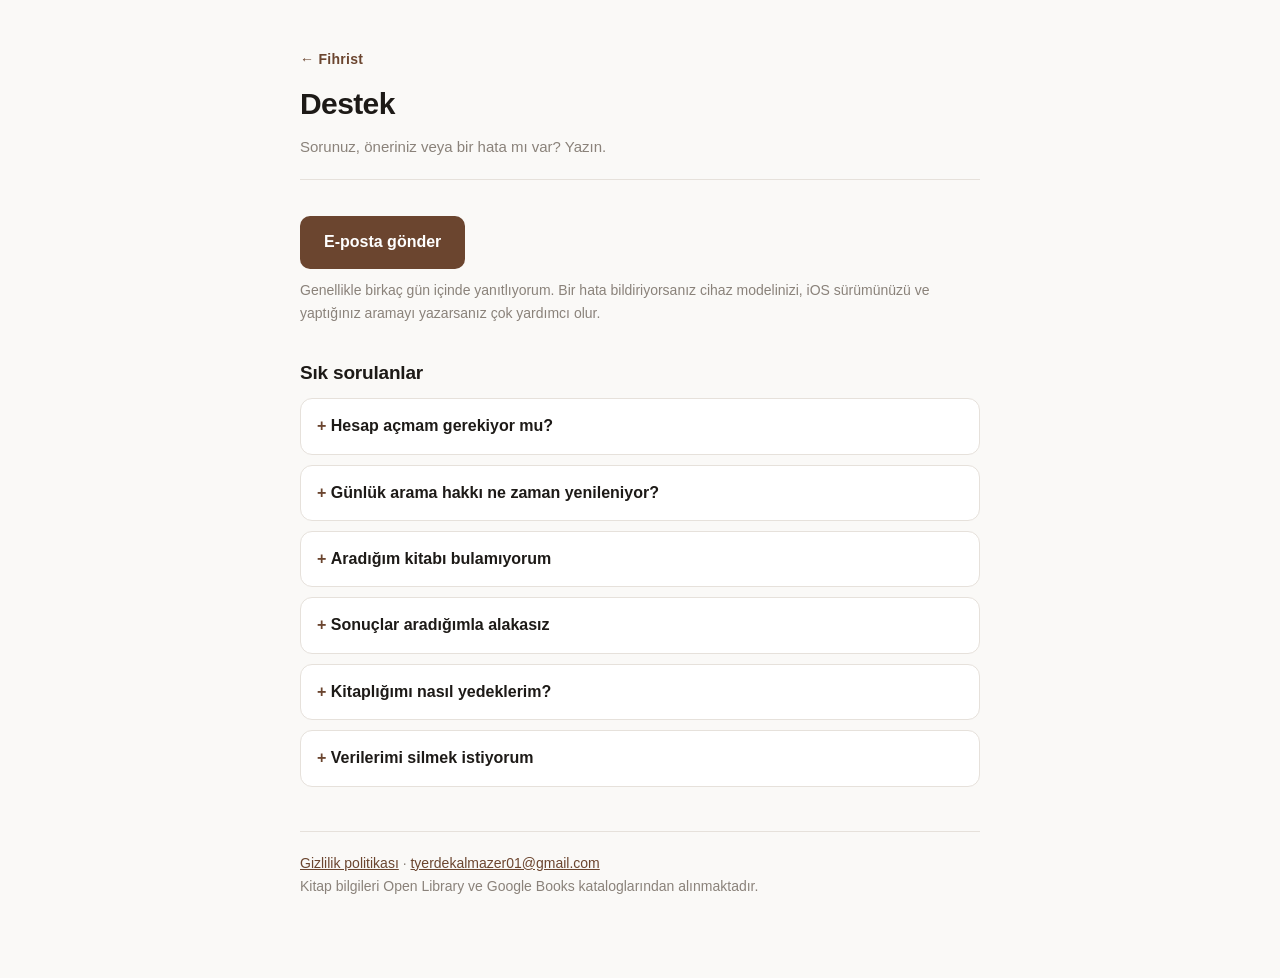
==== destek.html @ 10a93022 "Fihrist tanıtım sitesi, gizlilik ve destek sayfaları" ====
<!DOCTYPE html>
<html lang="tr">
<head>
<meta charset="utf-8">
<meta name="viewport" content="width=device-width, initial-scale=1">
<title>Destek — Fihrist</title>
<style>
  :root { --ink:#1d1a17; --soft:#57514b; --faint:#8a827a; --accent:#6b452f; --line:#e6e1db; --bg:#faf9f7; --card:#ffffff; }
  @media (prefers-color-scheme: dark) {
    :root { --ink:#f2efec; --soft:#c3bcb5; --faint:#8f8880; --accent:#c89b7b; --line:#332e29; --bg:#17140f; --card:#1f1b16; }
  }
  * { box-sizing: border-box; }
  body { margin:0; padding:48px 20px 80px; background:var(--bg); color:var(--ink);
         font:16px/1.65 -apple-system,BlinkMacSystemFont,"Segoe UI",Roboto,Helvetica,Arial,sans-serif; }
  main { max-width:680px; margin:0 auto; }
  header { border-bottom:1px solid var(--line); padding-bottom:20px; margin-bottom:28px; }
  .brand { font-size:14px; font-weight:600; color:var(--accent); letter-spacing:.02em; }
  h1 { font-size:30px; margin:8px 0 6px; letter-spacing:-.02em; }
  .sub { color:var(--faint); font-size:15px; }
  h2 { font-size:19px; margin:32px 0 10px; letter-spacing:-.01em; }
  p, li { color:var(--soft); }
  details { background:var(--card); border:1px solid var(--line); border-radius:12px;
            padding:14px 16px; margin:10px 0; }
  summary { cursor:pointer; font-weight:600; color:var(--ink); list-style:none; }
  summary::-webkit-details-marker { display:none; }
  summary::before { content:"+ "; color:var(--accent); font-weight:700; }
  details[open] summary::before { content:"– "; }
  details p { margin:10px 0 2px; }
  .cta { display:inline-block; background:var(--accent); color:#fff; text-decoration:none;
         padding:13px 24px; border-radius:10px; font-weight:600; margin-top:8px; }
  a { color:var(--accent); }
  footer { margin-top:44px; padding-top:20px; border-top:1px solid var(--line);
           font-size:14px; color:var(--faint); }
</style>
</head>
<body>
<main>
  <header>
    <div class="brand"><a href="index.html" style="color:inherit;text-decoration:none;">← Fihrist</a></div>
    <h1>Destek</h1>
    <div class="sub">Sorunuz, öneriniz veya bir hata mı var? Yazın.</div>
  </header>

  <a class="cta" href="mailto:tyerdekalmazer01@gmail.com?subject=Fihrist%20destek">
    E-posta gönder
  </a>
  <p style="font-size:14px;color:var(--faint);margin-top:10px;">
    Genellikle birkaç gün içinde yanıtlıyorum. Bir hata bildiriyorsanız
    cihaz modelinizi, iOS sürümünüzü ve yaptığınız aramayı yazarsanız çok yardımcı olur.
  </p>

  <h2>Sık sorulanlar</h2>

  <details>
    <summary>Hesap açmam gerekiyor mu?</summary>
    <p>Hayır. Fihrist hesapsız kullanılabilir; günde 5 arama hakkınız olur.
    Ücretsiz hesap açarsanız bu hak 50'ye çıkar. Kitaplığınız her iki durumda da
    yalnızca cihazınızda saklanır.</p>
  </details>

  <details>
    <summary>Günlük arama hakkı ne zaman yenileniyor?</summary>
    <p>Her gün UTC saatiyle gece yarısı sıfırlanır. Bir "arama", yazdığınız
    cümlenin tamamı için yapılan taramadır — arka planda onlarca katalog sorgusu
    çalışsa bile hakkınızdan yalnızca bir tane düşer. Keşfet ekranında
    kategorilere göz atmak hakkınızı harcamaz.</p>
  </details>

  <details>
    <summary>Aradığım kitabı bulamıyorum</summary>
    <p>Fihrist, Open Library ve Google Books kataloglarını tarar. Özellikle yerel
    yayınevlerinin bazı Türkçe baskıları bu kataloglarda eksik olabiliyor.
    Kitabın özgün adıyla ya da yazar adıyla aramayı deneyin. Bulamadığınız
    kitapları bana yazarsanız aramayı iyileştirmeme yardımcı olursunuz.</p>
  </details>

  <details>
    <summary>Sonuçlar aradığımla alakasız</summary>
    <p>Her sonucun altında neden geldiğini gösteren rozetler var ("Tema: …",
    "Bu yazarın eseri", "Başlıkta geçiyor"). Sonuç listesinin üstündeki
    "Anladığım" satırı da sorgunuzu nasıl yorumladığımı gösterir. Yanlış
    yorumlanan bir arama görürseniz sorgunuzu ve beklediğiniz sonucu bana
    gönderin — sözlüğe ekleyerek düzeltebiliyorum.</p>
  </details>

  <details>
    <summary>Kitaplığımı nasıl yedeklerim?</summary>
    <p>Ayarlar → Kitaplığı dışa aktar. Kitaplığınız okunabilir bir JSON dosyası
    olarak kaydedilir. Uygulamayı silerseniz kitaplığınız da silinir, bu yüzden
    önemli notlarınız varsa dışa aktarmanızı öneririm.</p>
  </details>

  <details>
    <summary>Verilerimi silmek istiyorum</summary>
    <p>Cihazınızdaki kitaplık için: Ayarlar → Kitaplığı temizle. Hesabınızın
    tamamen silinmesi için bana e-posta gönderin; talebiniz en geç 30 gün içinde
    yerine getirilir. Ayrıntılar
    <a href="gizlilik.html">gizlilik politikasında</a>.</p>
  </details>

  <footer>
    <a href="gizlilik.html">Gizlilik politikası</a> ·
    <a href="mailto:tyerdekalmazer01@gmail.com">tyerdekalmazer01@gmail.com</a><br>
    Kitap bilgileri Open Library ve Google Books kataloglarından alınmaktadır.
  </footer>
</main>
</body>
</html>
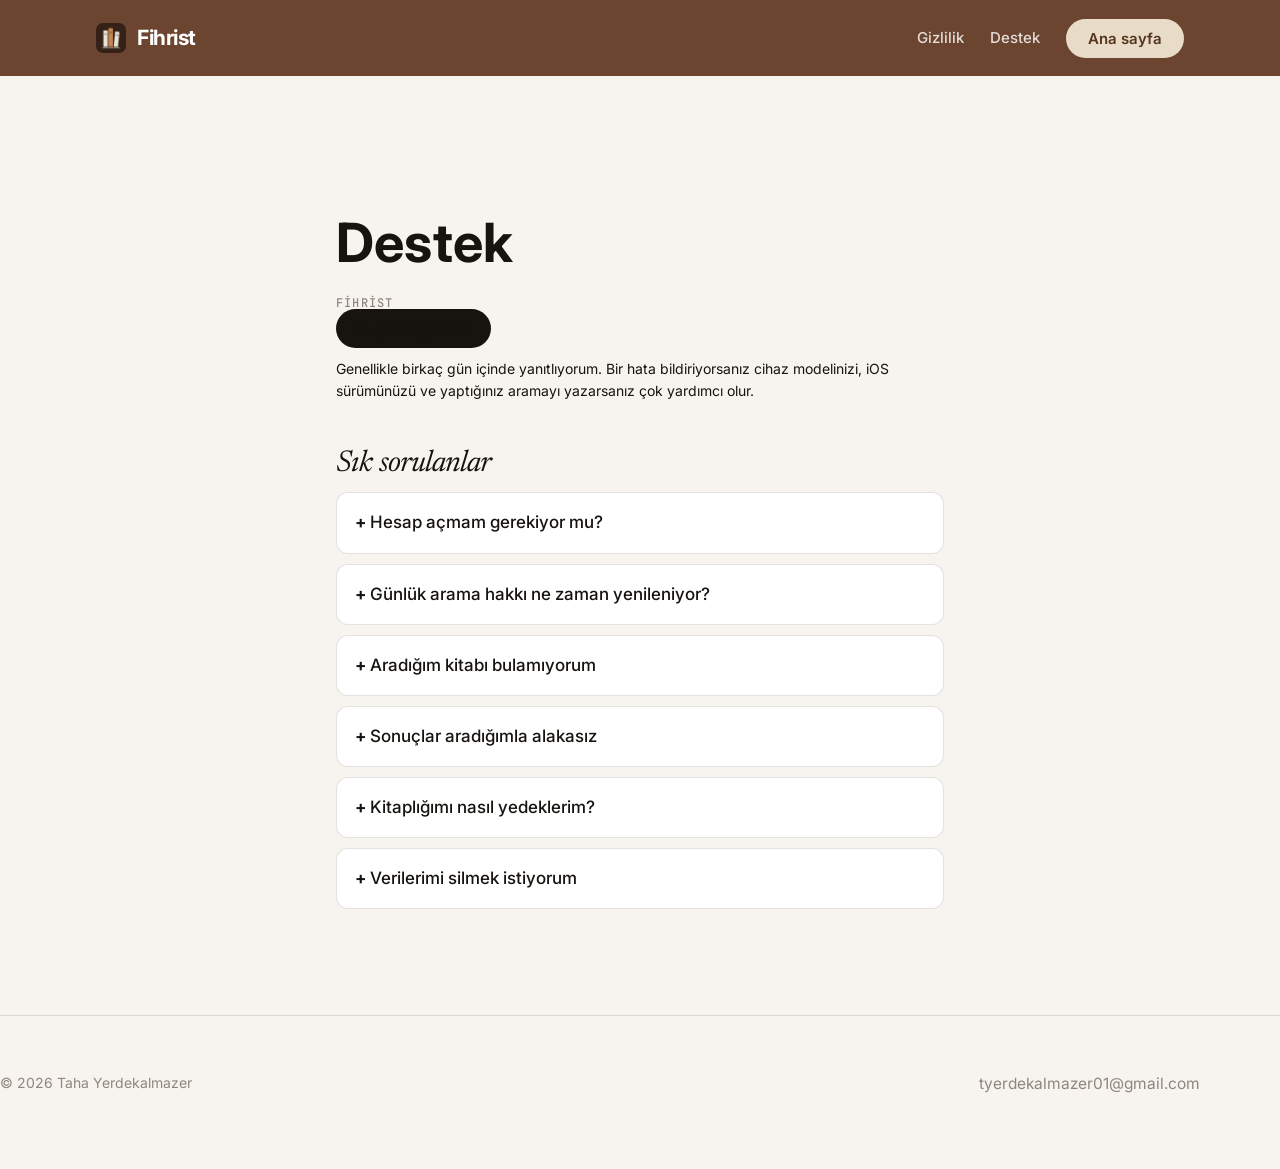
==== commit d0f1ea7d: "Tanıtım sitesi yeniden tasarlandı: doygun kahve zemin, dev tipografi, gerçek kitap kapağı kolajı - P" ====
--- a/destek.html
+++ b/destek.html
@@ -4,44 +4,49 @@
 <meta charset="utf-8">
 <meta name="viewport" content="width=device-width, initial-scale=1">
 <title>Destek — Fihrist</title>
+<link rel="icon" href="gorseller/ikon.png">
+<meta name="theme-color" content="#6b452f">
+<link rel="preconnect" href="https://fonts.googleapis.com">
+<link rel="preconnect" href="https://fonts.gstatic.com" crossorigin>
+<link href="https://fonts.googleapis.com/css2?family=Inter:wght@400;500;600&family=Newsreader:ital,opsz,wght@1,6..72,400&family=JetBrains+Mono:wght@500&display=swap" rel="stylesheet">
+<link rel="stylesheet" href="css/style.css">
 <style>
-  :root { --ink:#1d1a17; --soft:#57514b; --faint:#8a827a; --accent:#6b452f; --line:#e6e1db; --bg:#faf9f7; --card:#ffffff; }
-  @media (prefers-color-scheme: dark) {
-    :root { --ink:#f2efec; --soft:#c3bcb5; --faint:#8f8880; --accent:#c89b7b; --line:#332e29; --bg:#17140f; --card:#1f1b16; }
-  }
-  * { box-sizing: border-box; }
-  body { margin:0; padding:48px 20px 80px; background:var(--bg); color:var(--ink);
-         font:16px/1.65 -apple-system,BlinkMacSystemFont,"Segoe UI",Roboto,Helvetica,Arial,sans-serif; }
-  main { max-width:680px; margin:0 auto; }
-  header { border-bottom:1px solid var(--line); padding-bottom:20px; margin-bottom:28px; }
-  .brand { font-size:14px; font-weight:600; color:var(--accent); letter-spacing:.02em; }
-  h1 { font-size:30px; margin:8px 0 6px; letter-spacing:-.02em; }
-  .sub { color:var(--faint); font-size:15px; }
-  h2 { font-size:19px; margin:32px 0 10px; letter-spacing:-.01em; }
-  p, li { color:var(--soft); }
-  details { background:var(--card); border:1px solid var(--line); border-radius:12px;
-            padding:14px 16px; margin:10px 0; }
-  summary { cursor:pointer; font-weight:600; color:var(--ink); list-style:none; }
-  summary::-webkit-details-marker { display:none; }
-  summary::before { content:"+ "; color:var(--accent); font-weight:700; }
-  details[open] summary::before { content:"– "; }
-  details p { margin:10px 0 2px; }
-  .cta { display:inline-block; background:var(--accent); color:#fff; text-decoration:none;
-         padding:13px 24px; border-radius:10px; font-weight:600; margin-top:8px; }
-  a { color:var(--accent); }
-  footer { margin-top:44px; padding-top:20px; border-top:1px solid var(--line);
-           font-size:14px; color:var(--faint); }
+  .doc { max-width: 720px; padding-top: clamp(48px,8vw,88px); padding-bottom: 96px; }
+  .doc h1 { font-size: clamp(34px,5vw,54px); max-width: none; margin-bottom: 10px; }
+  .doc .date { color: var(--ink-faint); font: 500 12px/1 var(--mono); letter-spacing: .1em; }
+  .doc h2 { font: 400 clamp(22px,2.6vw,30px)/1.2 var(--serif); font-style: italic;
+             letter-spacing:-.02em; margin: 44px 0 10px; }
+  .doc p, .doc li { color: var(--ink-dim); }
+  .doc ul { padding-left: 20px; } .doc li { margin: 7px 0; }
+  .doc a { color: var(--accent); }
+  .doc .lead { font-size: 19px; color: var(--ink); }
+  .doc .box { border:1px solid var(--line); border-radius:12px; padding:20px 22px;
+               background: #fff; margin: 22px 0; }
+  .doc details { border:1px solid var(--line); border-radius:12px; padding:16px 18px;
+                  background: #fff; margin: 10px 0; }
+  .doc summary { cursor:pointer; color: var(--ink); font-weight:500; list-style:none; }
+  .doc summary::-webkit-details-marker { display:none; }
+  .doc summary::before { content:"+ "; color: var(--accent); font-weight:700; }
+  .doc details[open] summary::before { content:"– "; }
 </style>
 </head>
 <body>
-<main>
-  <header>
-    <div class="brand"><a href="index.html" style="color:inherit;text-decoration:none;">← Fihrist</a></div>
-    <h1>Destek</h1>
-    <div class="sub">Sorunuz, öneriniz veya bir hata mı var? Yazın.</div>
-  </header>
 
-  <a class="cta" href="mailto:tyerdekalmazer01@gmail.com?subject=Fihrist%20destek">
+
+<header class="nav" style="background:var(--brand)">
+  <div class="wrap">
+    <a class="brand" href="index.html"><img src="gorseller/ikon.png" alt=""><b>Fihrist</b></a>
+    <div class="grow"></div>
+    <a class="tab" href="gizlilik.html">Gizlilik</a>
+    <a class="tab" href="destek.html">Destek</a>
+    <a class="btn pale" href="index.html">Ana sayfa</a>
+  </div>
+</header>
+
+<main class="wrap doc">
+<h1>Destek</h1>
+<div class="date">FİHRİST</div>
+<a class="btn solid" href="mailto:tyerdekalmazer01@gmail.com">
     E-posta gönder
   </a>
   <p style="font-size:14px;color:var(--faint);margin-top:10px;">
@@ -97,12 +102,13 @@
     yerine getirilir. Ayrıntılar
     <a href="gizlilik.html">gizlilik politikasında</a>.</p>
   </details>
+</main>
 
-  <footer>
-    <a href="gizlilik.html">Gizlilik politikası</a> ·
-    <a href="mailto:tyerdekalmazer01@gmail.com">tyerdekalmazer01@gmail.com</a><br>
-    Kitap bilgileri Open Library ve Google Books kataloglarından alınmaktadır.
-  </footer>
-</main>
+<footer>
+  <div class="wrap colofon" style="margin:0;border:0;padding:0">
+    <span>© 2026 Taha Yerdekalmazer</span>
+    <span><a href="mailto:tyerdekalmazer01@gmail.com" style="color:var(--accent);text-decoration:none">tyerdekalmazer01@gmail.com</a></span>
+  </div>
+</footer>
 </body>
 </html>
--- a/css/style.css
+++ b/css/style.css
@@ -0,0 +1,227 @@
+/* Fihrist — tanıtım sitesi
+   Doygun kahve zemin, dev tipografi, arkada kitap kapağı kolajı.
+   Gradyan yok: derinlik opaklık ve katman farkıyla kuruluyor. */
+
+:root {
+  --brand:    #6b452f;   /* marka kahvesi — hero zemini */
+  --brand-dp: #55351f;   /* koyu ton */
+  --brand-lt: #8a5c3f;   /* açık ton */
+  --bone:     #f7f4f0;   /* kemik — açık bölüm zemini */
+  --ink:      #17130f;   /* mürekkep — açık zeminde metin */
+  --ink-dim:  #5f574f;
+  --ink-faint:#8f867d;
+  --lime:     #e8dcc8;   /* ikincil vurgu (buton) */
+  --line:     rgba(23,19,15,.12);
+
+  --sans: "Inter", -apple-system, BlinkMacSystemFont, "Segoe UI", Roboto, sans-serif;
+  --serif:"Newsreader", ui-serif, Georgia, serif;
+  --mono: "JetBrains Mono", ui-monospace, SFMono-Regular, Menlo, monospace;
+
+  --ease: cubic-bezier(0.16, 1, 0.3, 1);
+  --gut: clamp(20px, 5vw, 56px);
+}
+
+* { box-sizing: border-box; }
+html { scroll-behavior: smooth; -webkit-text-size-adjust: 100%; }
+
+body {
+  margin: 0; background: var(--bone); color: var(--ink);
+  font: 400 17px/1.6 var(--sans);
+  -webkit-font-smoothing: antialiased; overflow-x: hidden;
+}
+a { color: inherit; }
+::selection { background: var(--ink); color: var(--bone); }
+:focus-visible { outline: 3px solid var(--ink); outline-offset: 3px; border-radius: 4px; }
+
+.wrap { max-width: 1200px; margin: 0 auto; padding: 0 var(--gut); }
+.mono { font: 500 11.5px/1 var(--mono); letter-spacing: .16em; text-transform: uppercase; }
+
+/* ─── Duyuru şeridi ────────────────────────────────────────────────── */
+.strip {
+  background: var(--brand-dp); color: #f0e4d8;
+  text-align: center; padding: 11px 20px; font-size: 14px;
+}
+.strip b { font-weight: 600; color: #fff; }
+.strip a { color: #fff; text-decoration: none; border-bottom: 1px solid rgba(255,255,255,.4); }
+
+/* ─── Gezinme (hero üstünde, saydam) ──────────────────────────────── */
+.nav { position: relative; z-index: 3; }
+.nav .wrap { display: flex; align-items: center; gap: 26px; height: 76px; }
+.brand { display: flex; align-items: center; gap: 11px; text-decoration: none; color: #fff; }
+.brand img { width: 30px; height: 30px; border-radius: 7px; }
+.brand b { font-size: 21px; font-weight: 700; letter-spacing: -.02em; }
+.nav .grow { flex: 1; }
+.nav a.tab {
+  color: rgba(255,255,255,.82); text-decoration: none; font-size: 15px; font-weight: 500;
+  transition: color .2s var(--ease);
+}
+.nav a.tab:hover { color: #fff; }
+
+.btn {
+  display: inline-flex; align-items: center; gap: 8px;
+  padding: 12px 22px; border-radius: 999px;
+  font: 600 15px/1 var(--sans); text-decoration: none;
+  background: var(--ink); color: var(--bone); border: 0; cursor: pointer;
+  transition: transform .2s var(--ease), background .2s var(--ease);
+}
+.btn:hover { transform: translateY(-2px); }
+.btn.pale { background: var(--lime); color: var(--brand-dp); }
+.btn.ghost { background: rgba(255,255,255,.13); color: #fff; }
+.btn.ghost:hover { background: rgba(255,255,255,.22); }
+.btn.dark { background: var(--ink); color: var(--bone); }
+
+/* ─── HERO: doygun zemin + kapak kolajı ───────────────────────────── */
+.hero {
+  position: relative; overflow: hidden;
+  background: var(--brand); color: #fff;
+  padding-bottom: clamp(60px, 9vw, 120px);
+}
+
+/* arkadaki kapaklar — Pitch'in slayt kolajının kitap karşılığı.
+   Gerçek kapaklar; zemin rengiyle kaynaşsın diye opaklık düşük tutuluyor. */
+.collage { position: absolute; inset: 0; pointer-events: none; z-index: 0; }
+.bk {
+  position: absolute; border-radius: 5px; display: block;
+  aspect-ratio: 2 / 3; object-fit: cover;
+  box-shadow: 0 22px 54px rgba(0,0,0,.30);
+  opacity: .30; filter: saturate(.72) contrast(.94);
+}
+
+.hero .wrap.stage { position: relative; z-index: 2; }
+
+.hero h1 {
+  margin: clamp(26px, 4vw, 52px) 0 0;
+  /* "Ne okuyacağını" tek satıra sığmalı: 11.5vw'de sarma bozuluyordu. */
+  font-size: clamp(40px, 8.4vw, 124px);
+  line-height: .92; letter-spacing: -.045em; font-weight: 700;
+  text-align: center; max-width: 14ch; margin-left: auto; margin-right: auto;
+}
+.hero h1 .thin { font-weight: 400; color: rgba(255,255,255,.62); }
+
+/* merkezî arama kutusu — uygulamadaki kutunun birebir dili */
+.searchbar {
+  max-width: 720px; margin: clamp(30px, 4.4vw, 52px) auto 0;
+  background: #fff; border-radius: 16px; padding: 20px 22px;
+  box-shadow: 0 26px 70px rgba(0,0,0,.26);
+  display: grid; gap: 16px;
+}
+.searchbar .line { display: flex; align-items: center; gap: 12px; color: var(--ink); }
+.searchbar .line svg { flex: none; color: var(--brand); }
+.searchbar .q { font-size: clamp(16px, 1.8vw, 20px); color: var(--ink); }
+.searchbar .q .cursor {
+  display: inline-block; width: 2px; height: 1.1em; background: var(--brand);
+  vertical-align: -.16em; margin-left: 3px; animation: blink 1.1s steps(1) infinite;
+}
+@keyframes blink { 50% { opacity: 0 } }
+.searchbar .foot { display: flex; align-items: center; gap: 10px; flex-wrap: wrap; }
+.searchbar .tag {
+  font: 500 12px/1 var(--mono); padding: 7px 11px; border-radius: 999px;
+  background: rgba(107,69,47,.09); color: var(--brand);
+}
+.searchbar .go { margin-left: auto; }
+
+.hero .under {
+  text-align: center; margin: clamp(22px, 3vw, 34px) auto 0; max-width: 46ch;
+  color: rgba(255,255,255,.78); font-size: clamp(15px, 1.5vw, 18px);
+}
+
+/* ─── Açık bölümler ───────────────────────────────────────────────── */
+section { padding: clamp(72px, 10vw, 128px) 0; }
+.head { max-width: 62ch; margin-bottom: clamp(34px, 4.6vw, 54px); }
+.head .mono { color: var(--ink-faint); }
+h2 {
+  /* Başlık kendi genişliğini alır; kapsayıcıyı daraltmak kelimeleri
+     tek tek alt alta düşürüyordu. */
+  margin: 14px 0 0; max-width: 15ch;
+  font-size: clamp(34px, 5.6vw, 68px);
+  line-height: 1.02; letter-spacing: -.04em; font-weight: 700;
+}
+.head p { margin: 16px 0 0; max-width: 46ch; color: var(--ink-dim); font-size: 18px; }
+
+/* özellik blokları — renkli kartlar */
+.blocks { display: grid; grid-template-columns: repeat(3, 1fr); gap: 16px; }
+.block {
+  border-radius: 20px; padding: 30px; min-height: 300px;
+  display: flex; flex-direction: column; justify-content: space-between;
+  transition: transform .35s var(--ease);
+}
+.block:hover { transform: translateY(-6px); }
+.block h3 { margin: 0 0 10px; font-size: 23px; letter-spacing: -.02em; font-weight: 700; }
+.block p { margin: 0; font-size: 15.5px; opacity: .82; }
+.block.b1 { background: var(--brand); color: #fff; }
+.block.b2 { background: var(--ink); color: var(--bone); }
+.block.b3 { background: var(--lime); color: var(--brand-dp); }
+
+.demo { display: grid; gap: 8px; margin-bottom: 26px; }
+.demo .r { display: flex; align-items: center; gap: 10px; font: 500 12.5px/1 var(--mono); }
+.demo .r .a { opacity: .55; }
+.demo .r .b { font-weight: 600; }
+.demo .pill {
+  display: inline-block; font: 500 12px/1 var(--mono);
+  padding: 8px 12px; border-radius: 999px;
+  background: rgba(255,255,255,.16);
+}
+.block.b3 .demo .pill { background: rgba(85,53,31,.12); }
+
+/* rakam şeridi */
+.numbers { display: grid; grid-template-columns: repeat(3,1fr); gap: 0;
+           border-top: 1px solid var(--line); }
+.num { padding: 34px 0; border-bottom: 1px solid var(--line); }
+.num + .num { border-left: 1px solid var(--line); padding-left: 30px; }
+.num b { display: block; font-size: clamp(42px, 6vw, 76px); font-weight: 700;
+         letter-spacing: -.045em; line-height: 1; }
+.num p { margin: 12px 0 0; color: var(--ink-dim); font-size: 15.5px; max-width: 26ch; }
+
+/* ekran görüntüleri */
+.shots { display: grid; grid-template-columns: repeat(3,1fr); gap: clamp(16px,2.4vw,28px); }
+.shots figure { margin: 0; }
+.shots img {
+  width: 100%; display: block; border-radius: 20px;
+  border: 1px solid var(--line); background: #fff;
+  transition: transform .45s var(--ease);
+}
+.shots figure:hover img { transform: translateY(-8px); }
+.shots figcaption { margin-top: 16px; font-size: 15.5px; color: var(--ink-dim); }
+.shots figcaption b { display: block; color: var(--ink); font-weight: 600; margin-bottom: 4px; }
+
+/* kapanış */
+.finale { background: var(--brand); color: #fff; border-radius: 28px;
+          padding: clamp(46px, 7vw, 96px) clamp(26px, 5vw, 72px); text-align: center; }
+.finale h2 { font-size: clamp(32px, 5.6vw, 74px); max-width: 20ch; margin-inline: auto; }
+.finale p { margin: 20px auto 30px; max-width: 44ch; color: rgba(255,255,255,.8); }
+.finale .row { display: flex; gap: 12px; justify-content: center; flex-wrap: wrap; }
+
+/* footer */
+footer { padding: 56px 0 72px; border-top: 1px solid var(--line); }
+.fgrid { display: grid; grid-template-columns: 2fr 1fr 1fr; gap: 32px; }
+footer h4 { margin: 0 0 14px; font: 500 11.5px/1 var(--mono); letter-spacing: .16em;
+            text-transform: uppercase; color: var(--ink-faint); }
+footer ul { list-style: none; margin: 0; padding: 0; display: grid; gap: 10px; }
+footer a { color: var(--ink-dim); text-decoration: none; font-size: 15.5px; }
+footer a:hover { color: var(--ink); }
+.footbrand { display: flex; align-items: center; gap: 10px; margin-bottom: 12px; }
+.footbrand img { width: 28px; height: 28px; border-radius: 7px; }
+.footbrand b { font-size: 19px; font-weight: 700; letter-spacing: -.02em; }
+.colofon { margin-top: 40px; padding-top: 22px; border-top: 1px solid var(--line);
+           display: flex; justify-content: space-between; gap: 16px; flex-wrap: wrap;
+           color: var(--ink-faint); font-size: 14px; }
+
+/* reveal */
+[data-reveal] { opacity: 0; transform: translateY(22px);
+                transition: opacity .7s var(--ease), transform .7s var(--ease); }
+[data-reveal].seen { opacity: 1; transform: none; }
+
+@media (max-width: 900px) {
+  .blocks, .shots, .fgrid { grid-template-columns: 1fr; }
+  .numbers { grid-template-columns: 1fr; }
+  .num + .num { border-left: 0; padding-left: 0; }
+  .nav a.tab { display: none; }
+  .bk { display: none; }
+  .bk.keep { display: grid; }
+}
+
+@media (prefers-reduced-motion: reduce) {
+  html { scroll-behavior: auto; }
+  *, *::before, *::after { animation: none !important; transition: none !important; }
+  [data-reveal] { opacity: 1; transform: none; }
+}
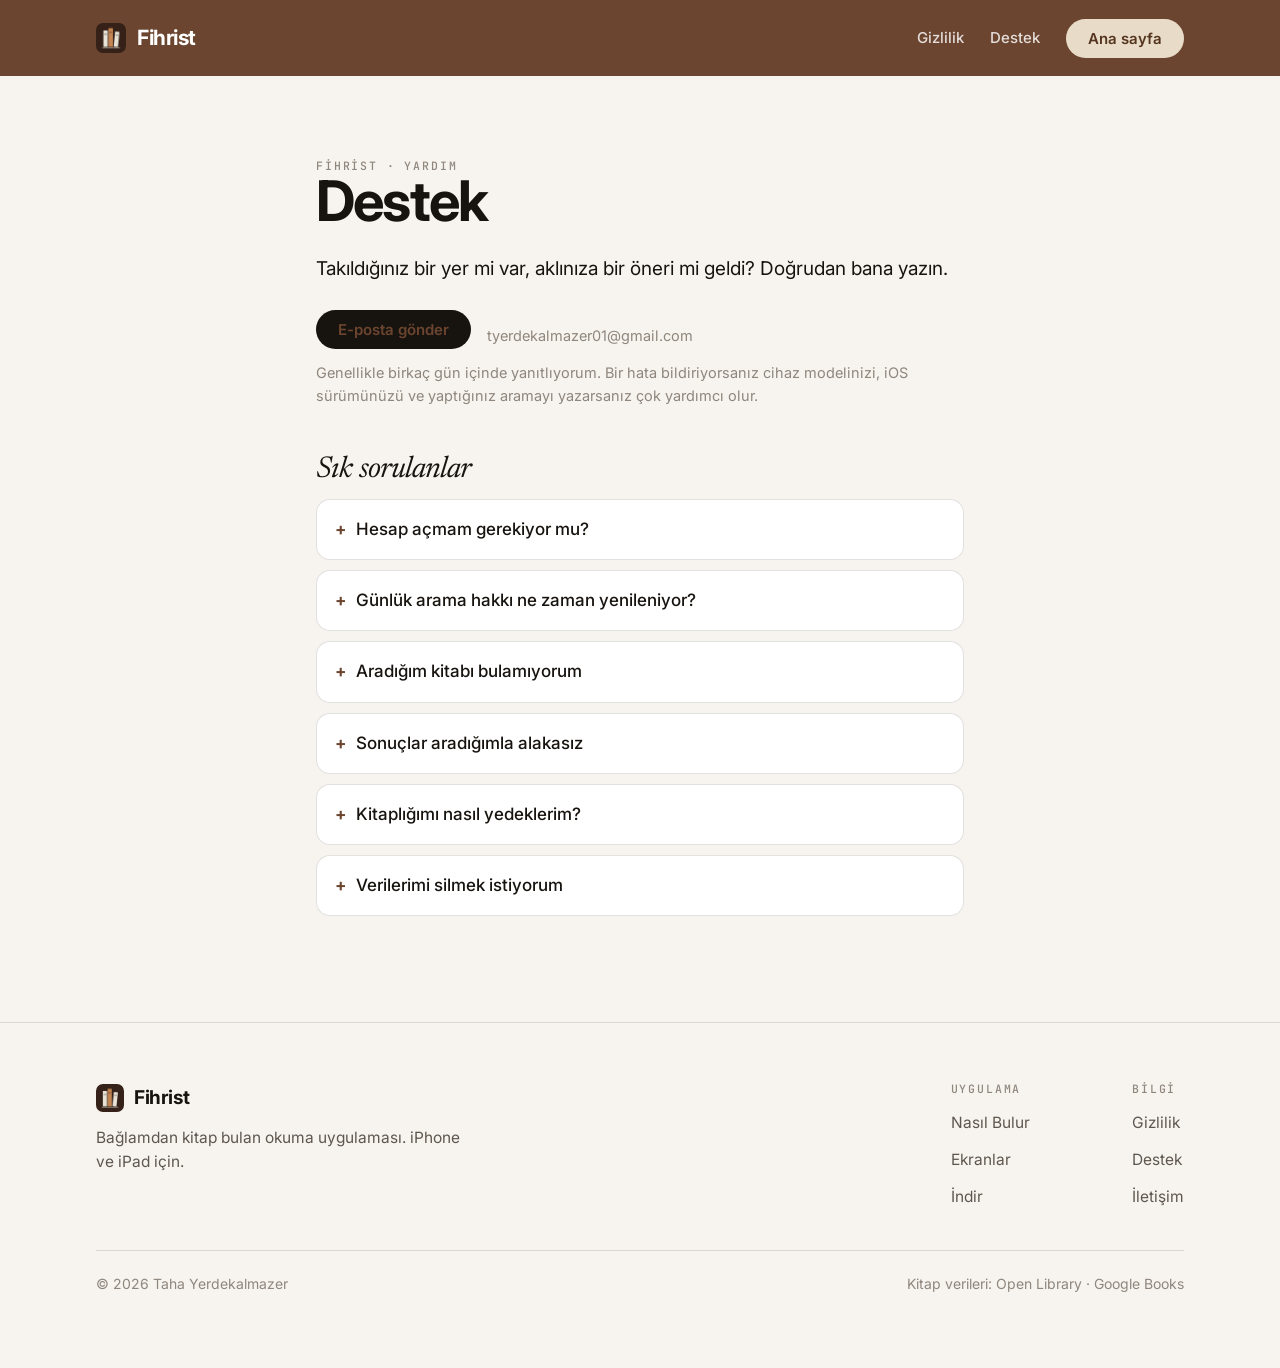
==== commit e5b102a1: "Site metinleri fayda odaklı yeniden yazıldı, ekran görüntüleri kaldırıldı - Hero, "Nasıl Bulur", rak" ====
--- a/destek.html
+++ b/destek.html
@@ -10,25 +10,6 @@
 <link rel="preconnect" href="https://fonts.gstatic.com" crossorigin>
 <link href="https://fonts.googleapis.com/css2?family=Inter:wght@400;500;600&family=Newsreader:ital,opsz,wght@1,6..72,400&family=JetBrains+Mono:wght@500&display=swap" rel="stylesheet">
 <link rel="stylesheet" href="css/style.css">
-<style>
-  .doc { max-width: 720px; padding-top: clamp(48px,8vw,88px); padding-bottom: 96px; }
-  .doc h1 { font-size: clamp(34px,5vw,54px); max-width: none; margin-bottom: 10px; }
-  .doc .date { color: var(--ink-faint); font: 500 12px/1 var(--mono); letter-spacing: .1em; }
-  .doc h2 { font: 400 clamp(22px,2.6vw,30px)/1.2 var(--serif); font-style: italic;
-             letter-spacing:-.02em; margin: 44px 0 10px; }
-  .doc p, .doc li { color: var(--ink-dim); }
-  .doc ul { padding-left: 20px; } .doc li { margin: 7px 0; }
-  .doc a { color: var(--accent); }
-  .doc .lead { font-size: 19px; color: var(--ink); }
-  .doc .box { border:1px solid var(--line); border-radius:12px; padding:20px 22px;
-               background: #fff; margin: 22px 0; }
-  .doc details { border:1px solid var(--line); border-radius:12px; padding:16px 18px;
-                  background: #fff; margin: 10px 0; }
-  .doc summary { cursor:pointer; color: var(--ink); font-weight:500; list-style:none; }
-  .doc summary::-webkit-details-marker { display:none; }
-  .doc summary::before { content:"+ "; color: var(--accent); font-weight:700; }
-  .doc details[open] summary::before { content:"– "; }
-</style>
 </head>
 <body>
 
@@ -44,14 +25,19 @@
 </header>
 
 <main class="wrap doc">
-<h1>Destek</h1>
-<div class="date">FİHRİST</div>
-<a class="btn solid" href="mailto:tyerdekalmazer01@gmail.com">
-    E-posta gönder
-  </a>
-  <p style="font-size:14px;color:var(--faint);margin-top:10px;">
+  <div class="date">Fihrist · yardım</div>
+  <h1>Destek</h1>
+  <p class="lead">Takıldığınız bir yer mi var, aklınıza bir öneri mi geldi?
+    Doğrudan bana yazın.</p>
+
+  <div class="cta">
+    <a class="btn" href="mailto:tyerdekalmazer01@gmail.com">E-posta gönder</a>
+    <span class="note">tyerdekalmazer01@gmail.com</span>
+  </div>
+  <p class="note">
     Genellikle birkaç gün içinde yanıtlıyorum. Bir hata bildiriyorsanız
-    cihaz modelinizi, iOS sürümünüzü ve yaptığınız aramayı yazarsanız çok yardımcı olur.
+    cihaz modelinizi, iOS sürümünüzü ve yaptığınız aramayı yazarsanız çok
+    yardımcı olur.
   </p>
 
   <h2>Sık sorulanlar</h2>
@@ -105,9 +91,35 @@
 </main>
 
 <footer>
-  <div class="wrap colofon" style="margin:0;border:0;padding:0">
-    <span>© 2026 Taha Yerdekalmazer</span>
-    <span><a href="mailto:tyerdekalmazer01@gmail.com" style="color:var(--accent);text-decoration:none">tyerdekalmazer01@gmail.com</a></span>
+  <div class="wrap">
+    <div class="fgrid">
+      <div class="fbrand">
+        <div class="footbrand"><img src="gorseller/ikon.png" alt=""><b>Fihrist</b></div>
+        <p>Bağlamdan kitap bulan okuma uygulaması. iPhone ve iPad için.</p>
+      </div>
+      <div class="flinks">
+        <div>
+          <h4>Uygulama</h4>
+          <ul>
+            <li><a href="index.html#nasil">Nasıl Bulur</a></li>
+            <li><a href="index.html#ekranlar">Ekranlar</a></li>
+            <li><a href="index.html#indir">İndir</a></li>
+          </ul>
+        </div>
+        <div>
+          <h4>Bilgi</h4>
+          <ul>
+            <li><a href="gizlilik.html">Gizlilik</a></li>
+            <li><a href="destek.html">Destek</a></li>
+            <li><a href="mailto:tyerdekalmazer01@gmail.com">İletişim</a></li>
+          </ul>
+        </div>
+      </div>
+    </div>
+    <div class="colofon">
+      <span>© 2026 Taha Yerdekalmazer</span>
+      <span>Kitap verileri: Open Library · Google Books</span>
+    </div>
   </div>
 </footer>
 </body>
--- a/css/style.css
+++ b/css/style.css
@@ -91,8 +91,9 @@
 
 .hero h1 {
   margin: clamp(26px, 4vw, 52px) 0 0;
-  /* "Ne okuyacağını" tek satıra sığmalı: 11.5vw'de sarma bozuluyordu. */
-  font-size: clamp(40px, 8.4vw, 124px);
+  /* Başlık üç satır: "Ne okuyacağını / arama. / Tarif et, bul."
+     Punto 124'te kalsa hero ekranı taşırıyordu. */
+  font-size: clamp(38px, 7.4vw, 104px);
   line-height: .92; letter-spacing: -.045em; font-weight: 700;
   text-align: center; max-width: 14ch; margin-left: auto; margin-right: auto;
 }
@@ -152,12 +153,11 @@
 .block.b2 { background: var(--ink); color: var(--bone); }
 .block.b3 { background: var(--lime); color: var(--brand-dp); }
 
-.demo { display: grid; gap: 8px; margin-bottom: 26px; }
-.demo .r { display: flex; align-items: center; gap: 10px; font: 500 12.5px/1 var(--mono); }
-.demo .r .a { opacity: .55; }
-.demo .r .b { font-weight: 600; }
+/* kart içi örnekler: etiket gibi yan yana aksın, tam genişlik şerit olmasın */
+.demo { display: flex; flex-wrap: wrap; align-content: flex-start; gap: 8px;
+        margin-bottom: 26px; }
 .demo .pill {
-  display: inline-block; font: 500 12px/1 var(--mono);
+  font: 500 12px/1.35 var(--mono);
   padding: 8px 12px; border-radius: 999px;
   background: rgba(255,255,255,.16);
 }
@@ -168,21 +168,62 @@
            border-top: 1px solid var(--line); }
 .num { padding: 34px 0; border-bottom: 1px solid var(--line); }
 .num + .num { border-left: 1px solid var(--line); padding-left: 30px; }
-.num b { display: block; font-size: clamp(42px, 6vw, 76px); font-weight: 700;
+/* rakamlar farklı puntoda olsa da alt satırlar aynı hizada başlasın diye
+   kutu yüksekliği sabit, içerik alta yaslı. */
+.num b { display: flex; align-items: flex-end; min-height: clamp(42px, 6vw, 76px);
+         font-size: clamp(42px, 6vw, 76px); font-weight: 700;
          letter-spacing: -.045em; line-height: 1; }
-.num p { margin: 12px 0 0; color: var(--ink-dim); font-size: 15.5px; max-width: 26ch; }
-
-/* ekran görüntüleri */
-.shots { display: grid; grid-template-columns: repeat(3,1fr); gap: clamp(16px,2.4vw,28px); }
-.shots figure { margin: 0; }
-.shots img {
-  width: 100%; display: block; border-radius: 20px;
-  border: 1px solid var(--line); background: #fff;
-  transition: transform .45s var(--ease);
-}
-.shots figure:hover img { transform: translateY(-8px); }
-.shots figcaption { margin-top: 16px; font-size: 15.5px; color: var(--ink-dim); }
-.shots figcaption b { display: block; color: var(--ink); font-weight: 600; margin-bottom: 4px; }
+/* rakam yerine kelime geldiğinde (ör. "Milyonlarca") sütuna sığsın */
+.num b.word { font-size: clamp(30px, 4.2vw, 52px); }
+.num p { margin: 12px 0 0; color: var(--ink); font-size: 15.5px; font-weight: 500;
+         max-width: 26ch; }
+.num p.sub { margin-top: 6px; color: var(--ink-dim); font-weight: 400; }
+
+/* ürün paneli — ekran görüntüsü yerine arayüzün kendi diliyle çizilmiş
+   sonuç listesi ve keşif ızgarası. Her ekranda net, metni seçilebilir. */
+.duo { display: grid; grid-template-columns: 1.06fr .94fr;
+       gap: clamp(16px, 2.2vw, 26px); align-items: start; }
+.panel { padding: clamp(22px, 2.4vw, 32px); border: 1px solid var(--line);
+         border-radius: 22px; background: var(--bone); }
+.panel .mono { color: var(--ink-faint); }
+.panel h3 { margin: 12px 0 22px; max-width: 30ch;
+            font-size: clamp(19px, 1.6vw, 22px); line-height: 1.25;
+            letter-spacing: -.02em; font-weight: 700; }
+.panel.wide { grid-column: 1 / -1; display: flex; flex-wrap: wrap;
+              align-items: center; justify-content: space-between; gap: 20px 32px; }
+.panel.wide h3 { margin: 12px 0 0; }
+
+/* arama paneli */
+.qbar { display: flex; align-items: center; gap: 11px;
+        padding: 13px 15px; border: 1px solid var(--line); border-radius: 12px;
+        background: #fff; font-size: 15px; }
+.qbar svg { flex: none; color: var(--brand); }
+.understood { display: flex; align-items: center; flex-wrap: wrap; gap: 7px;
+              margin: 14px 0 6px; font-size: 13px; color: var(--ink-faint); }
+.understood span { font: 500 11.5px/1 var(--mono); padding: 6px 9px;
+                   border-radius: 999px; background: rgba(107,69,47,.09);
+                   color: var(--brand); }
+.hit { display: flex; gap: 14px; padding: 17px 0; border-bottom: 1px solid var(--line); }
+.hit:last-child { padding-bottom: 0; border-bottom: 0; }
+.hit .cv { flex: none; width: 46px; height: 66px; border-radius: 6px;
+           border: 1px solid var(--line); background: #fff;
+           display: grid; place-items: center;
+           font: 400 21px/1 var(--serif); color: var(--brand); }
+.hit b { display: block; font-size: 16.5px; font-weight: 600; letter-spacing: -.01em; }
+.hit .meta { display: block; margin-top: 3px; font-size: 13.5px; color: var(--ink-faint); }
+.hit .badges { display: flex; flex-wrap: wrap; gap: 6px; margin-top: 9px; }
+.hit .badges span { font: 500 11.5px/1 var(--mono); padding: 6px 9px;
+                    border-radius: 999px; background: rgba(107,69,47,.09);
+                    color: var(--brand); }
+
+/* keşfet paneli */
+.cats { display: grid; gap: 18px; }
+.cats h5 { margin: 0 0 10px; font: 500 11.5px/1 var(--mono); letter-spacing: .16em;
+           text-transform: uppercase; color: var(--ink-faint); }
+.set { display: flex; flex-wrap: wrap; gap: 8px; }
+.cat { padding: 9px 13px; border: 1px solid var(--line); border-radius: 10px;
+       background: #fff; font-size: 14px; }
+.cat.more { background: transparent; border-style: dashed; color: var(--ink-faint); }
 
 /* kapanış */
 .finale { background: var(--brand); color: #fff; border-radius: 28px;
@@ -191,9 +232,13 @@
 .finale p { margin: 20px auto 30px; max-width: 44ch; color: rgba(255,255,255,.8); }
 .finale .row { display: flex; gap: 12px; justify-content: center; flex-wrap: wrap; }
 
-/* footer */
-footer { padding: 56px 0 72px; border-top: 1px solid var(--line); }
-.fgrid { display: grid; grid-template-columns: 2fr 1fr 1fr; gap: 32px; }
+/* footer — marka solda, bağlantı sütunları sağa yaslı */
+footer { padding: 60px 0 72px; border-top: 1px solid var(--line); }
+.fgrid { display: flex; flex-wrap: wrap; justify-content: space-between;
+         gap: 36px clamp(40px, 6vw, 88px); }
+.fbrand { max-width: 34ch; }
+.fbrand p { margin: 0; color: var(--ink-dim); font-size: 15.5px; }
+.flinks { display: flex; gap: clamp(48px, 8vw, 112px); }
 footer h4 { margin: 0 0 14px; font: 500 11.5px/1 var(--mono); letter-spacing: .16em;
             text-transform: uppercase; color: var(--ink-faint); }
 footer ul { list-style: none; margin: 0; padding: 0; display: grid; gap: 10px; }
@@ -211,8 +256,39 @@
                 transition: opacity .7s var(--ease), transform .7s var(--ease); }
 [data-reveal].seen { opacity: 1; transform: none; }
 
+/* ─── Alt sayfalar: gizlilik ve destek ────────────────────────────── */
+.doc { max-width: 760px; padding-top: clamp(46px, 7vw, 84px);
+       padding-bottom: clamp(64px, 8vw, 96px); }
+.doc h1 { margin: 0 0 12px; font-size: clamp(34px, 5vw, 56px);
+          line-height: 1.04; letter-spacing: -.035em; font-weight: 700; }
+.doc .date { color: var(--ink-faint); font: 500 11.5px/1 var(--mono);
+             letter-spacing: .16em; text-transform: uppercase; }
+.doc .lead { margin: 24px 0 0; font-size: 19px; color: var(--ink); }
+/* genel h2 dar kalıplı; belge başlıkları satır satır kırılmasın */
+.doc h2 { max-width: none; margin: 44px 0 10px;
+          font: 400 clamp(22px, 2.6vw, 30px)/1.25 var(--serif);
+          font-style: italic; letter-spacing: -.02em; }
+.doc p, .doc li { color: var(--ink-dim); }
+.doc ul { padding-left: 20px; }
+.doc li { margin: 7px 0; }
+.doc a { color: var(--brand); text-underline-offset: 3px; }
+.doc strong { color: var(--ink); font-weight: 600; }
+.doc .box { margin: 22px 0; padding: 22px 24px; border: 1px solid var(--line);
+            border-radius: 16px; background: #fff; color: var(--ink-dim); }
+.doc details { margin: 10px 0; padding: 16px 18px; border: 1px solid var(--line);
+               border-radius: 14px; background: #fff; }
+.doc details p { margin: 10px 0 0; }
+.doc summary { display: flex; gap: 10px; cursor: pointer;
+               color: var(--ink); font-weight: 500; list-style: none; }
+.doc summary::-webkit-details-marker { display: none; }
+.doc summary::before { content: "+"; color: var(--brand); font-weight: 700; }
+.doc details[open] summary::before { content: "–"; }
+.doc .cta { display: flex; align-items: center; gap: 16px; flex-wrap: wrap;
+            margin: 26px 0 0; }
+.doc .note { margin: 12px 0 0; font-size: 14.5px; color: var(--ink-faint); }
+
 @media (max-width: 900px) {
-  .blocks, .shots, .fgrid { grid-template-columns: 1fr; }
+  .blocks, .duo { grid-template-columns: 1fr; }
   .numbers { grid-template-columns: 1fr; }
   .num + .num { border-left: 0; padding-left: 0; }
   .nav a.tab { display: none; }
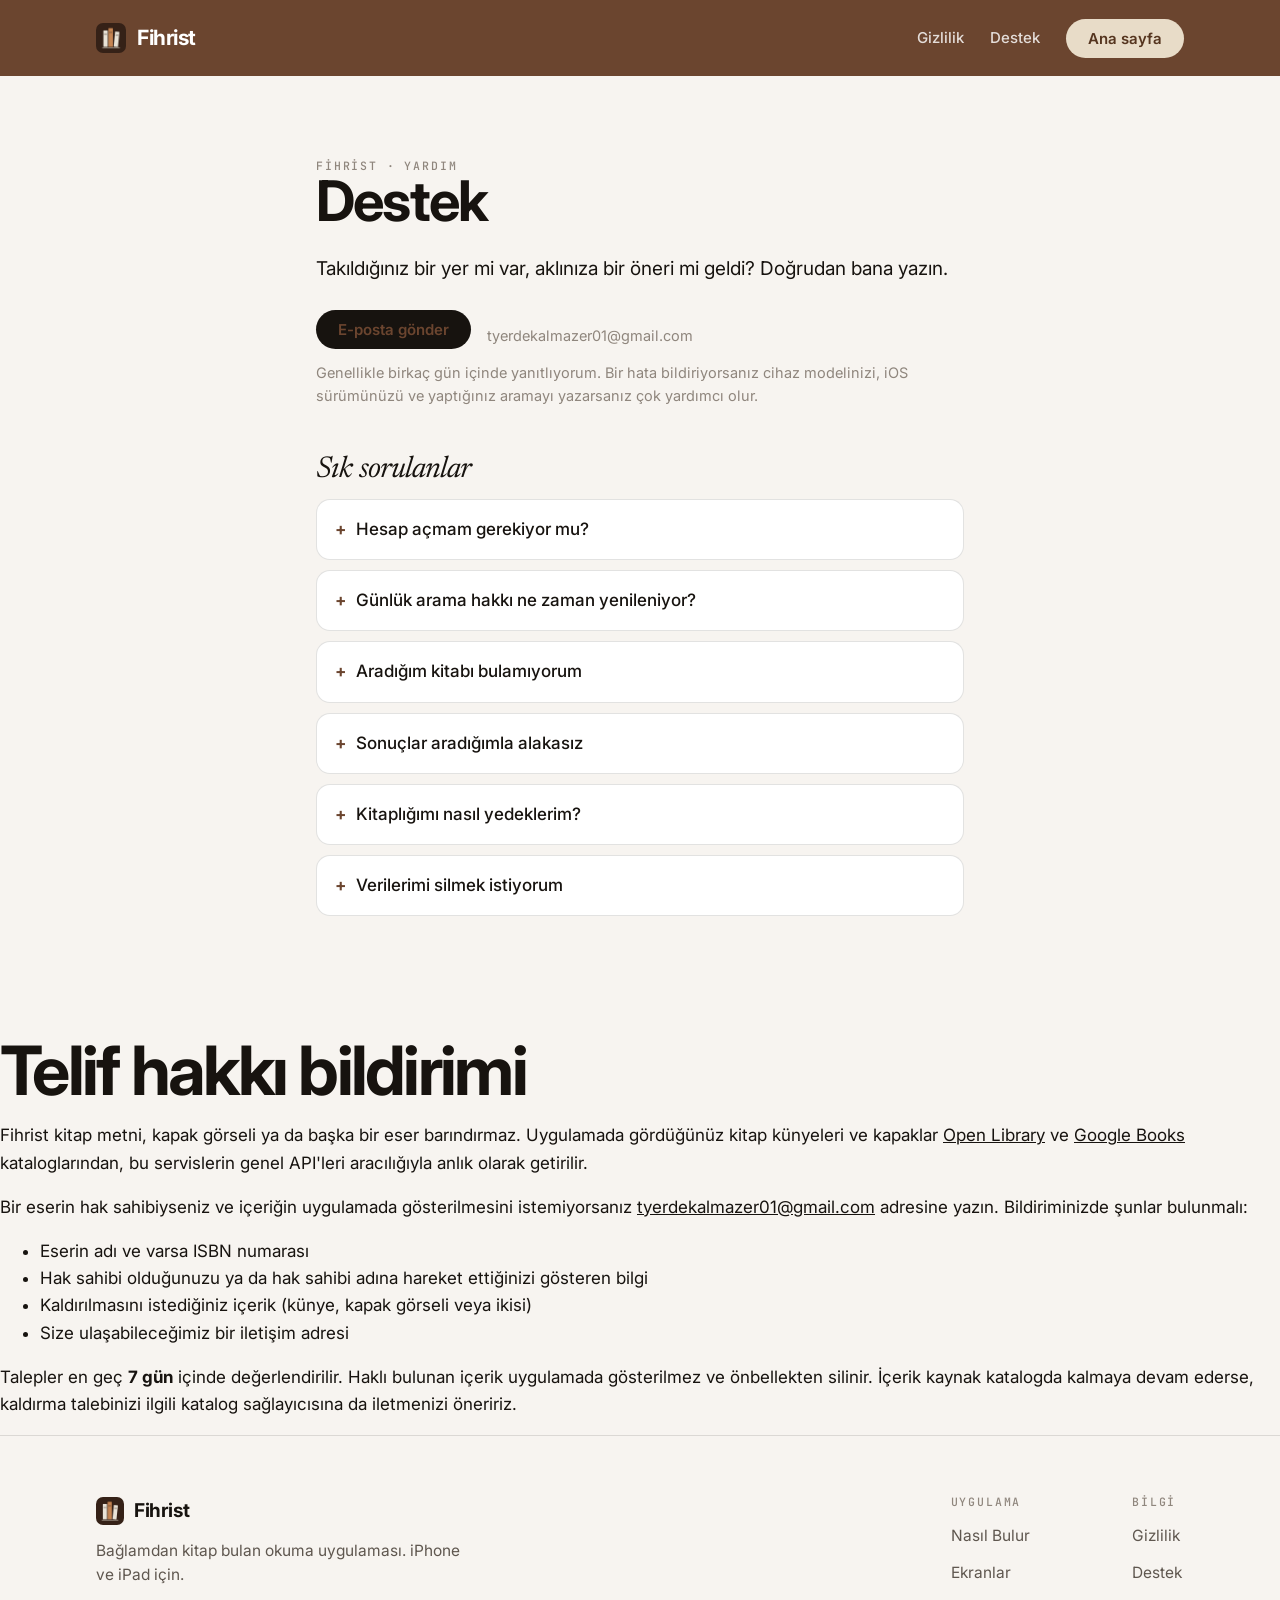
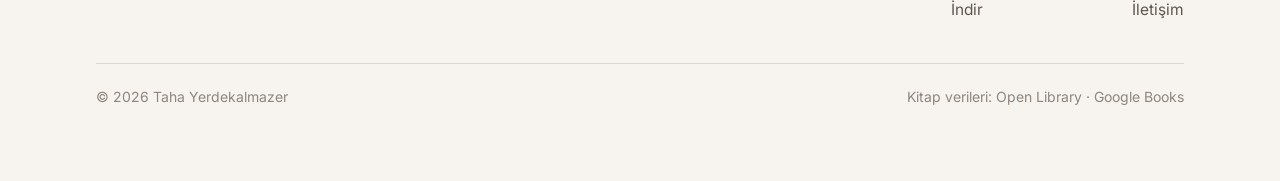
==== commit 66c3a443: "Destek sayfasına telif hakkı bildirimi bölümü eklendi" ====
--- a/destek.html
+++ b/destek.html
@@ -90,6 +90,31 @@
   </details>
 </main>
 
+
+<h2>Telif hakkı bildirimi</h2>
+<p>Fihrist kitap metni, kapak görseli ya da başka bir eser barındırmaz.
+Uygulamada gördüğünüz kitap künyeleri ve kapaklar
+<a href="https://openlibrary.org">Open Library</a> ve
+<a href="https://books.google.com">Google Books</a> kataloglarından, bu
+servislerin genel API'leri aracılığıyla anlık olarak getirilir.</p>
+
+<p>Bir eserin hak sahibiyseniz ve içeriğin uygulamada gösterilmesini
+istemiyorsanız
+<a href="mailto:tyerdekalmazer01@gmail.com?subject=Telif%20bildirimi%20%E2%80%94%20Fihrist">tyerdekalmazer01@gmail.com</a>
+adresine yazın. Bildiriminizde şunlar bulunmalı:</p>
+
+<ul>
+  <li>Eserin adı ve varsa ISBN numarası</li>
+  <li>Hak sahibi olduğunuzu ya da hak sahibi adına hareket ettiğinizi gösteren bilgi</li>
+  <li>Kaldırılmasını istediğiniz içerik (künye, kapak görseli veya ikisi)</li>
+  <li>Size ulaşabileceğimiz bir iletişim adresi</li>
+</ul>
+
+<p>Talepler en geç <strong>7 gün</strong> içinde değerlendirilir. Haklı bulunan
+içerik uygulamada gösterilmez ve önbellekten silinir. İçerik kaynak katalogda
+kalmaya devam ederse, kaldırma talebinizi ilgili katalog sağlayıcısına da
+iletmenizi öneririz.</p>
+
 <footer>
   <div class="wrap">
     <div class="fgrid">
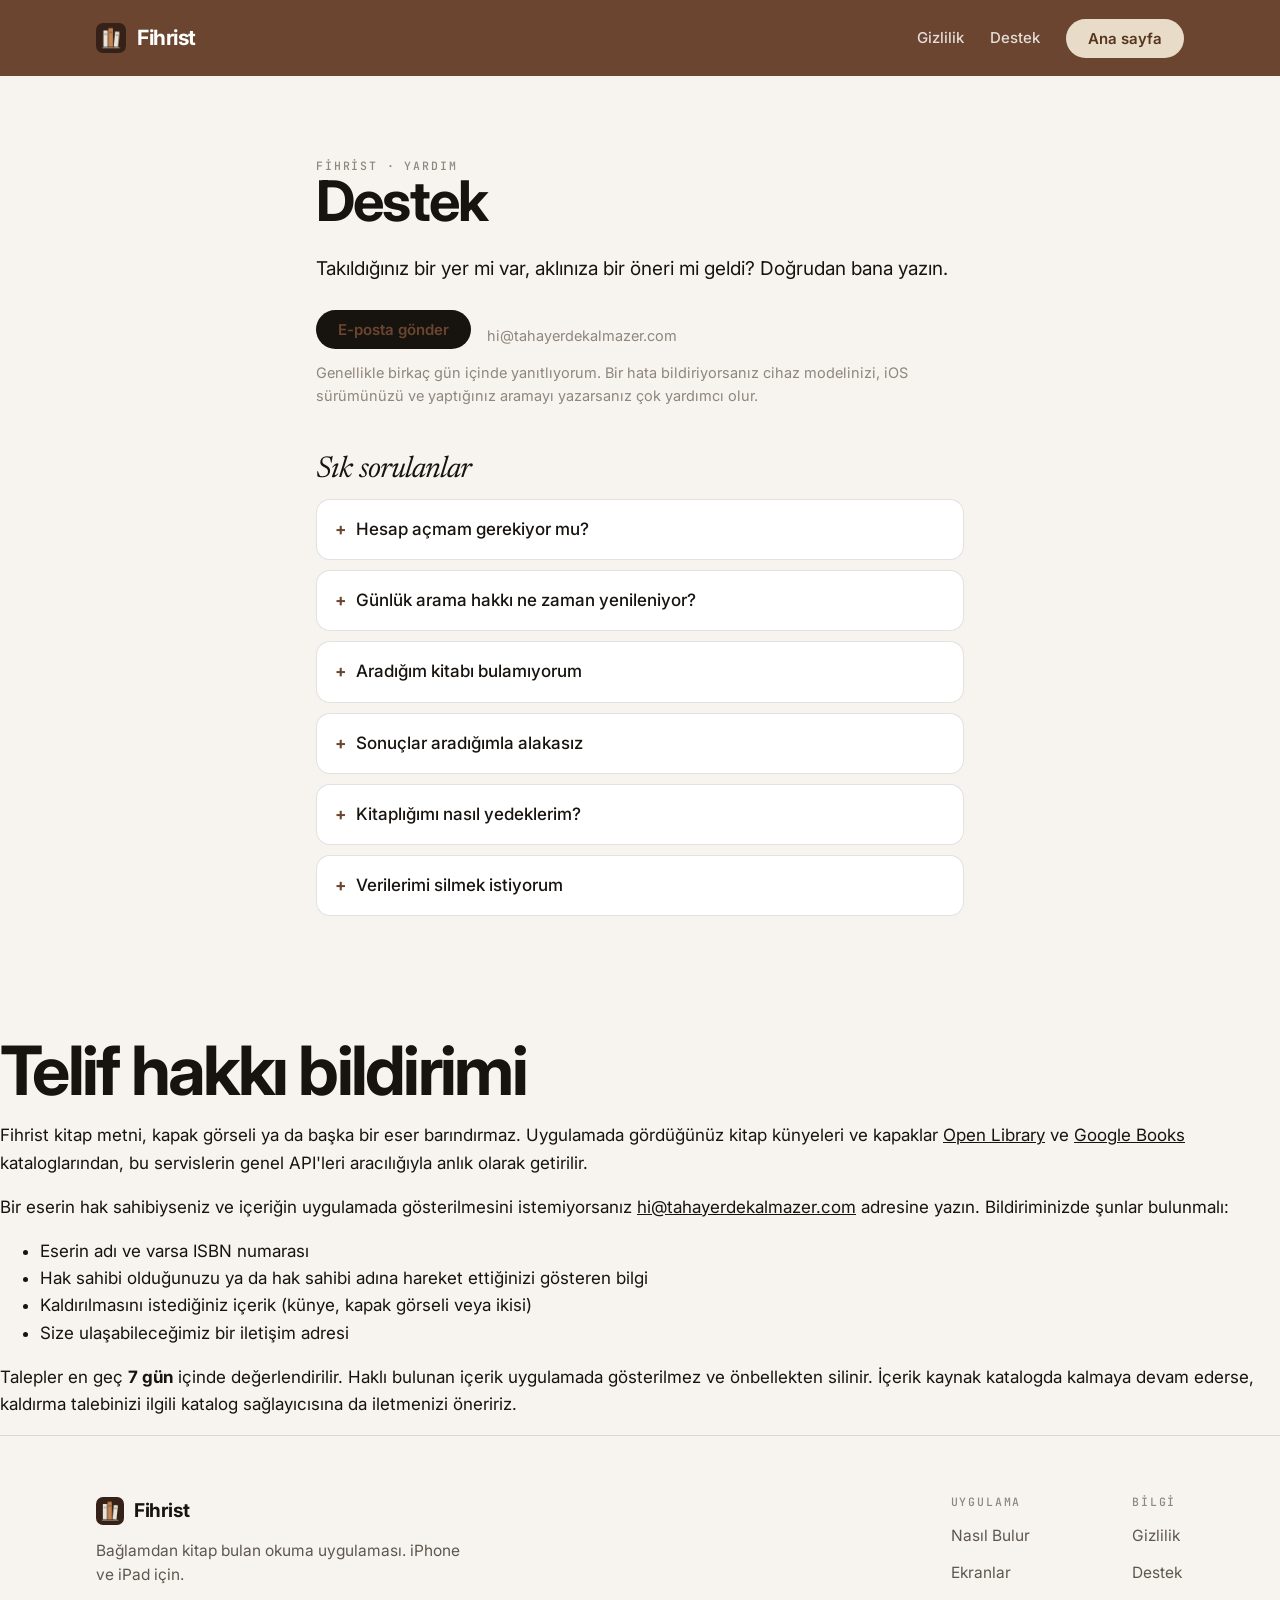
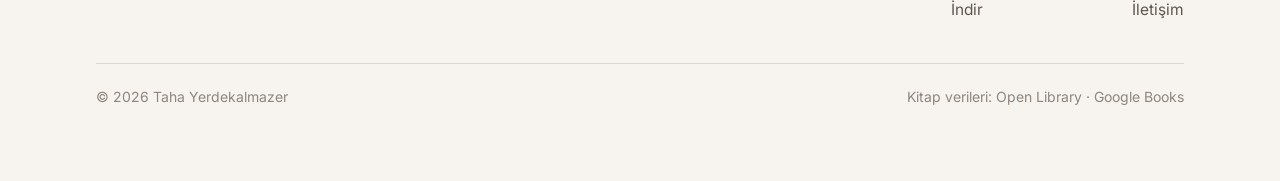
==== commit f762a311: "İletişim e-postası hi@tahayerdekalmazer.com oldu" ====
--- a/destek.html
+++ b/destek.html
@@ -31,8 +31,8 @@
     Doğrudan bana yazın.</p>
 
   <div class="cta">
-    <a class="btn" href="mailto:tyerdekalmazer01@gmail.com">E-posta gönder</a>
-    <span class="note">tyerdekalmazer01@gmail.com</span>
+    <a class="btn" href="mailto:hi@tahayerdekalmazer.com">E-posta gönder</a>
+    <span class="note">hi@tahayerdekalmazer.com</span>
   </div>
   <p class="note">
     Genellikle birkaç gün içinde yanıtlıyorum. Bir hata bildiriyorsanız
@@ -100,7 +100,7 @@
 
 <p>Bir eserin hak sahibiyseniz ve içeriğin uygulamada gösterilmesini
 istemiyorsanız
-<a href="mailto:tyerdekalmazer01@gmail.com?subject=Telif%20bildirimi%20%E2%80%94%20Fihrist">tyerdekalmazer01@gmail.com</a>
+<a href="mailto:hi@tahayerdekalmazer.com?subject=Telif%20bildirimi%20%E2%80%94%20Fihrist">hi@tahayerdekalmazer.com</a>
 adresine yazın. Bildiriminizde şunlar bulunmalı:</p>
 
 <ul>
@@ -136,7 +136,7 @@
           <ul>
             <li><a href="gizlilik.html">Gizlilik</a></li>
             <li><a href="destek.html">Destek</a></li>
-            <li><a href="mailto:tyerdekalmazer01@gmail.com">İletişim</a></li>
+            <li><a href="mailto:hi@tahayerdekalmazer.com">İletişim</a></li>
           </ul>
         </div>
       </div>
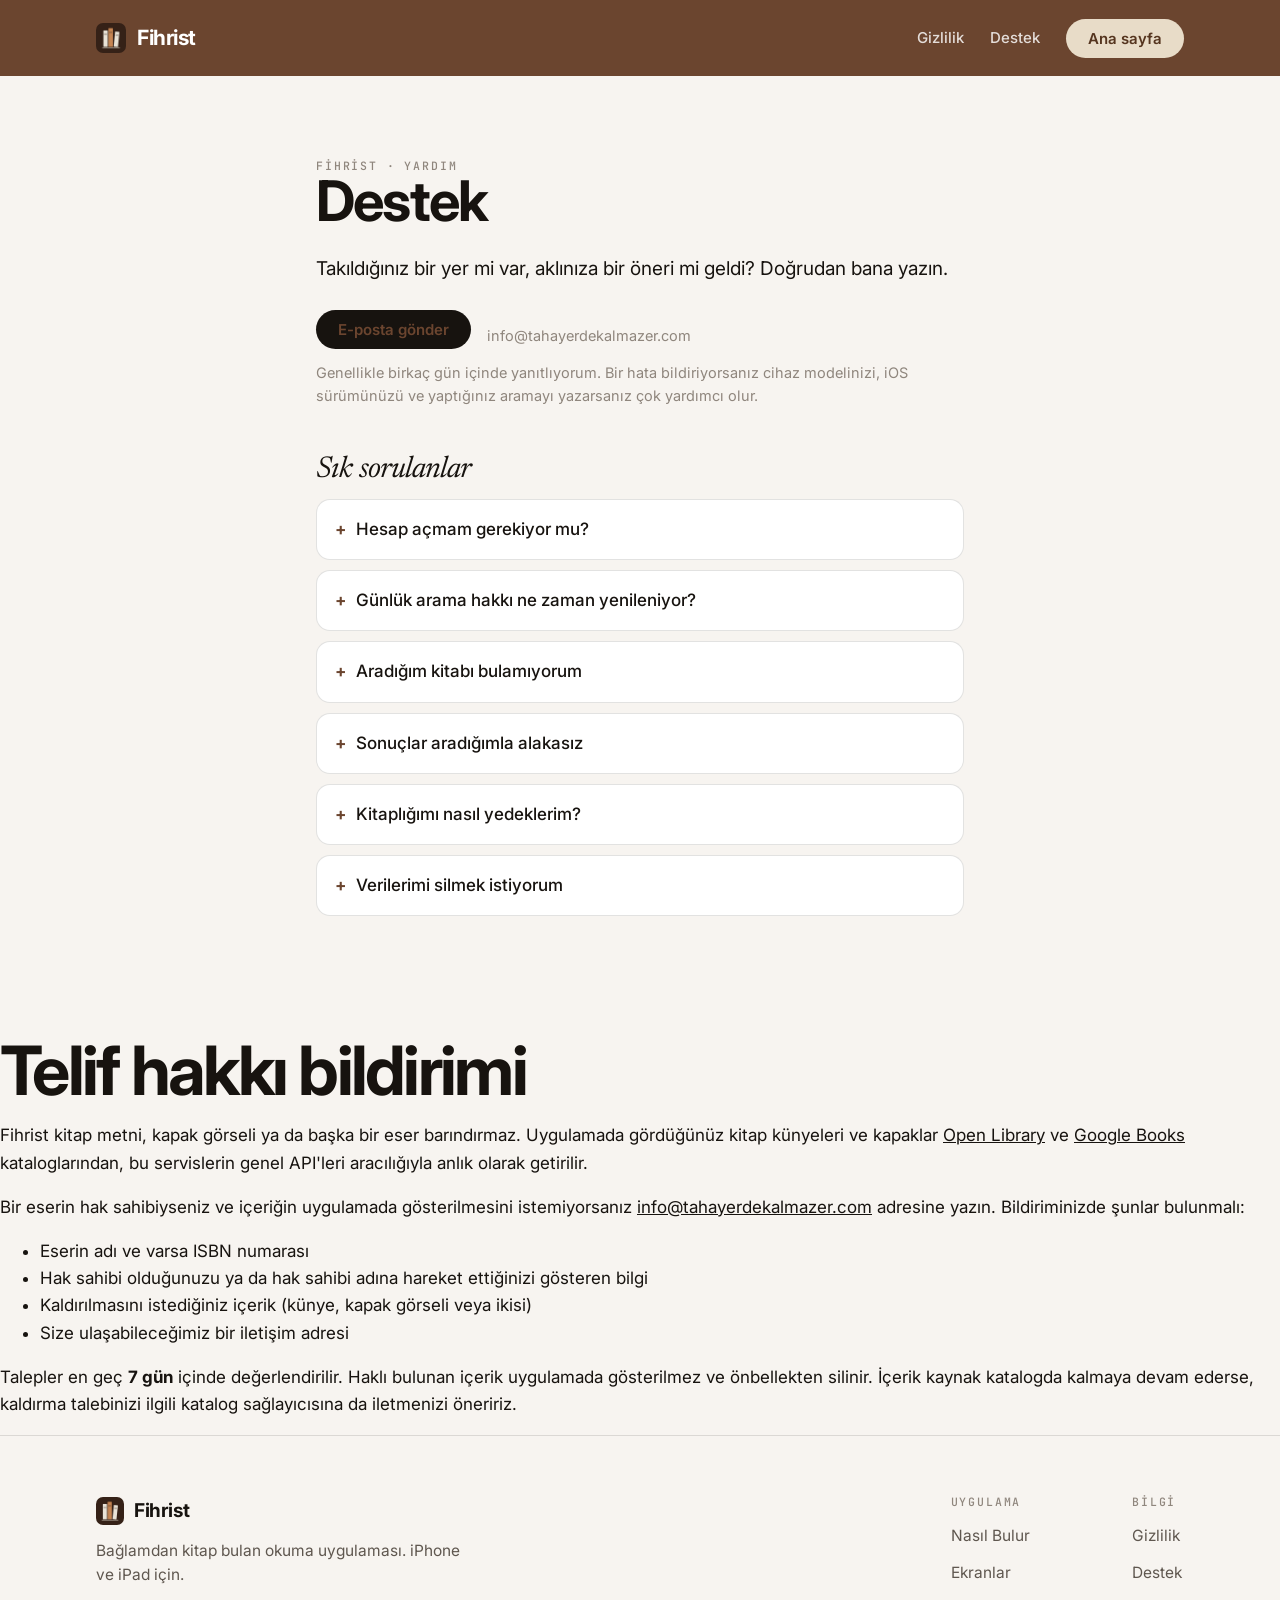
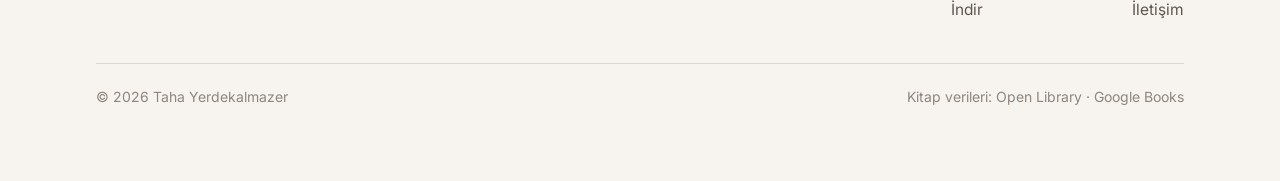
==== commit e9236d89: "İletişim e-postası info@tahayerdekalmazer.com oldu" ====
--- a/destek.html
+++ b/destek.html
@@ -31,8 +31,8 @@
     Doğrudan bana yazın.</p>
 
   <div class="cta">
-    <a class="btn" href="mailto:hi@tahayerdekalmazer.com">E-posta gönder</a>
-    <span class="note">hi@tahayerdekalmazer.com</span>
+    <a class="btn" href="mailto:info@tahayerdekalmazer.com">E-posta gönder</a>
+    <span class="note">info@tahayerdekalmazer.com</span>
   </div>
   <p class="note">
     Genellikle birkaç gün içinde yanıtlıyorum. Bir hata bildiriyorsanız
@@ -100,7 +100,7 @@
 
 <p>Bir eserin hak sahibiyseniz ve içeriğin uygulamada gösterilmesini
 istemiyorsanız
-<a href="mailto:hi@tahayerdekalmazer.com?subject=Telif%20bildirimi%20%E2%80%94%20Fihrist">hi@tahayerdekalmazer.com</a>
+<a href="mailto:info@tahayerdekalmazer.com?subject=Telif%20bildirimi%20%E2%80%94%20Fihrist">info@tahayerdekalmazer.com</a>
 adresine yazın. Bildiriminizde şunlar bulunmalı:</p>
 
 <ul>
@@ -136,7 +136,7 @@
           <ul>
             <li><a href="gizlilik.html">Gizlilik</a></li>
             <li><a href="destek.html">Destek</a></li>
-            <li><a href="mailto:hi@tahayerdekalmazer.com">İletişim</a></li>
+            <li><a href="mailto:info@tahayerdekalmazer.com">İletişim</a></li>
           </ul>
         </div>
       </div>
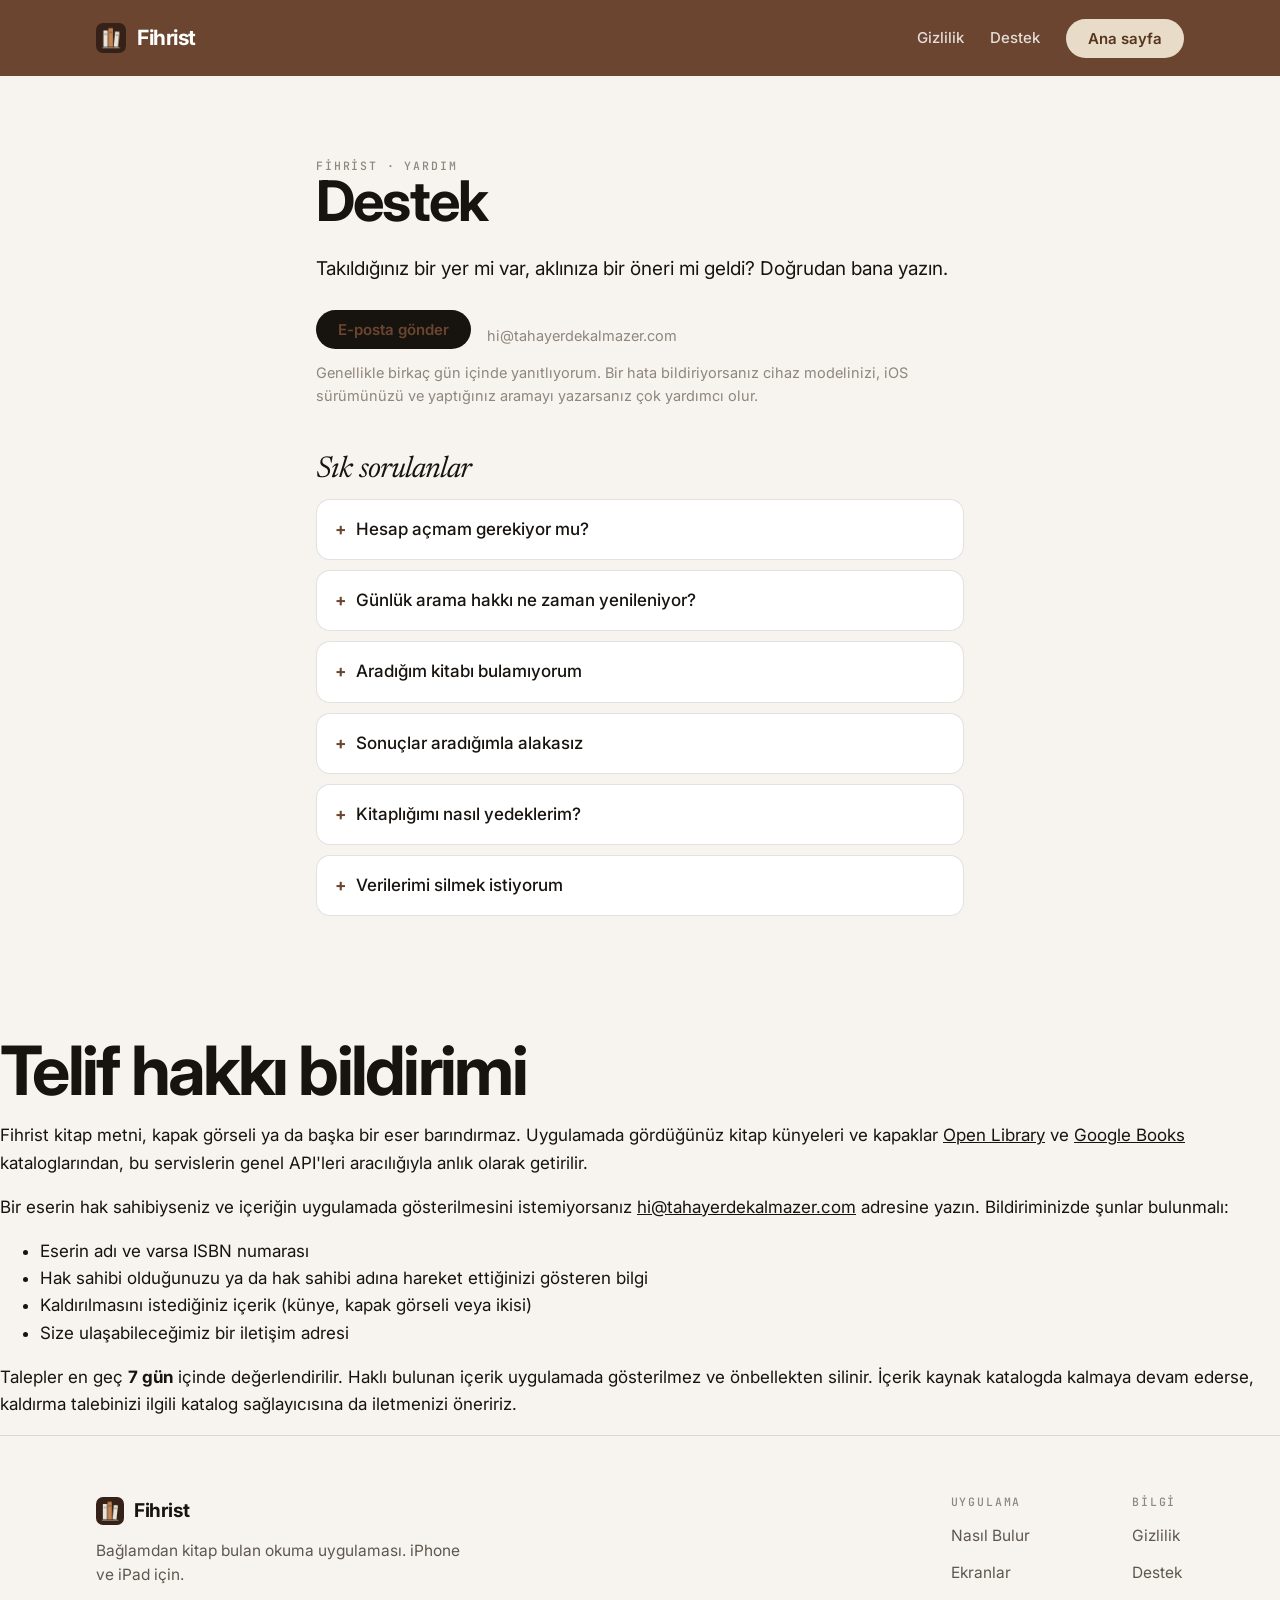
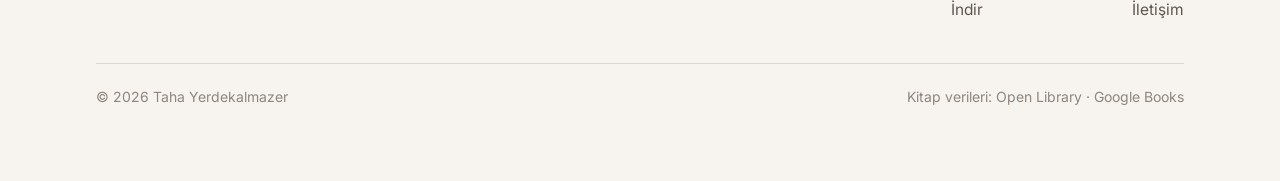
==== commit 52eb135e: "Geri al: iletişim e-postası tekrar hi@tahayerdekalmazer.com" ====
--- a/destek.html
+++ b/destek.html
@@ -31,8 +31,8 @@
     Doğrudan bana yazın.</p>
 
   <div class="cta">
-    <a class="btn" href="mailto:info@tahayerdekalmazer.com">E-posta gönder</a>
-    <span class="note">info@tahayerdekalmazer.com</span>
+    <a class="btn" href="mailto:hi@tahayerdekalmazer.com">E-posta gönder</a>
+    <span class="note">hi@tahayerdekalmazer.com</span>
   </div>
   <p class="note">
     Genellikle birkaç gün içinde yanıtlıyorum. Bir hata bildiriyorsanız
@@ -100,7 +100,7 @@
 
 <p>Bir eserin hak sahibiyseniz ve içeriğin uygulamada gösterilmesini
 istemiyorsanız
-<a href="mailto:info@tahayerdekalmazer.com?subject=Telif%20bildirimi%20%E2%80%94%20Fihrist">info@tahayerdekalmazer.com</a>
+<a href="mailto:hi@tahayerdekalmazer.com?subject=Telif%20bildirimi%20%E2%80%94%20Fihrist">hi@tahayerdekalmazer.com</a>
 adresine yazın. Bildiriminizde şunlar bulunmalı:</p>
 
 <ul>
@@ -136,7 +136,7 @@
           <ul>
             <li><a href="gizlilik.html">Gizlilik</a></li>
             <li><a href="destek.html">Destek</a></li>
-            <li><a href="mailto:info@tahayerdekalmazer.com">İletişim</a></li>
+            <li><a href="mailto:hi@tahayerdekalmazer.com">İletişim</a></li>
           </ul>
         </div>
       </div>
